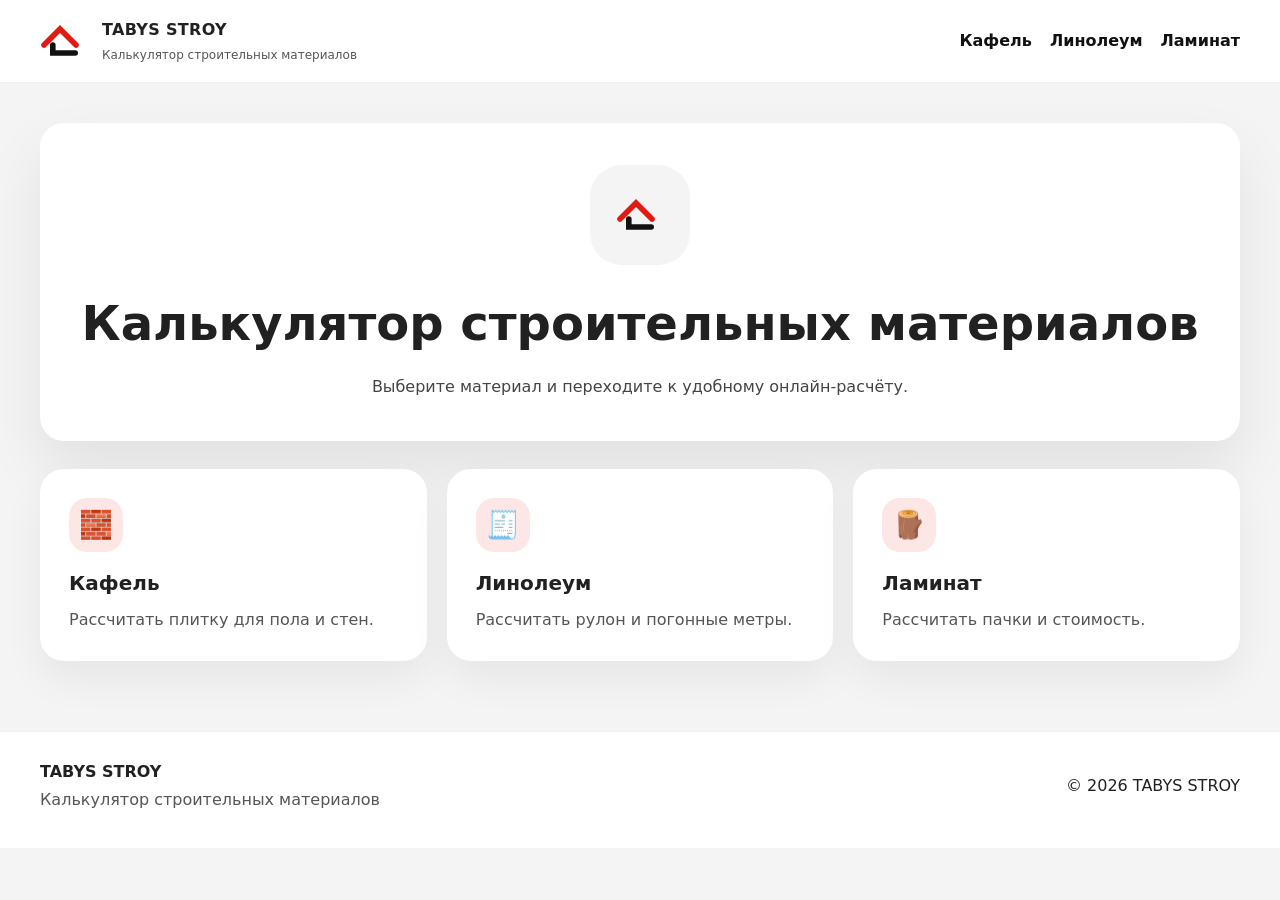
==== index.html @ 5cae142d "1" ====
﻿<!DOCTYPE html>
<html lang="ru">
<head>
  <meta charset="UTF-8" />
  <meta name="viewport" content="width=device-width, initial-scale=1.0" />
  <title>TABYS STROY — Калькулятор строительных материалов</title>
  <link rel="stylesheet" href="style.css" />
</head>
<body>
  <header class="site-header">
    <div class="header-inner container">
      <a href="index.html" class="logo-link" aria-label="TABYS STROY">
        <div class="logo-brand">
          <svg viewBox="0 0 120 80" class="logo-icon" aria-hidden="true">
            <path d="M10 50 L50 10 L90 50" fill="none" stroke="#E21B12" stroke-width="14" stroke-linecap="round" />
            <path d="M32 50 L32 70 L88 70" fill="none" stroke="#111" stroke-width="14" stroke-linecap="round" />
          </svg>
          <div>
            <span class="logo-title">TABYS STROY</span>
            <span class="logo-subtitle">Калькулятор строительных материалов</span>
          </div>
        </div>
      </a>
      <nav class="site-nav" aria-label="Главная навигация">
        <a href="tile.html">Кафель</a>
        <a href="linoleum.html">Линолеум</a>
        <a href="laminate.html">Ламинат</a>
      </nav>
    </div>
  </header>

  <main class="hero container">
    <div class="hero-card">
      <div class="hero-logo">
        <svg viewBox="0 0 120 80" class="hero-icon" aria-hidden="true">
          <path d="M10 50 L50 10 L90 50" fill="none" stroke="#E21B12" stroke-width="14" stroke-linecap="round" />
          <path d="M32 50 L32 70 L88 70" fill="none" stroke="#111" stroke-width="14" stroke-linecap="round" />
        </svg>
      </div>
      <h1>Калькулятор строительных материалов</h1>
      <p>Выберите материал и переходите к удобному онлайн-расчёту.</p>
    </div>

    <div class="quick-actions">
      <a class="material-card" href="tile.html">
        <div class="card-icon">🧱</div>
        <h2>Кафель</h2>
        <p>Рассчитать плитку для пола и стен.</p>
      </a>
      <a class="material-card" href="linoleum.html">
        <div class="card-icon">🧾</div>
        <h2>Линолеум</h2>
        <p>Рассчитать рулон и погонные метры.</p>
      </a>
      <a class="material-card" href="laminate.html">
        <div class="card-icon">🪵</div>
        <h2>Ламинат</h2>
        <p>Рассчитать пачки и стоимость.</p>
      </a>
    </div>
  </main>

  <footer class="site-footer">
    <div class="container footer-inner">
      <div>
        <strong>TABYS STROY</strong>
        <p>Калькулятор строительных материалов</p>
      </div>
      <div>© 2026 TABYS STROY</div>
    </div>
  </footer>

  <script src="script.js"></script>
</body>
</html>
---- style.css ----
:root {
  --primary: #E21B12;
  --black: #111111;
  --white: #FFFFFF;
  --gray: #F4F4F4;
  --gray-2: #E5E5E5;
  --text: #212121;
  --shadow: rgba(17, 17, 17, 0.08);
}

* {
  box-sizing: border-box;
}

html {
  scroll-behavior: smooth;
}

body {
  margin: 0;
  font-family: Inter, system-ui, -apple-system, BlinkMacSystemFont, "Segoe UI", sans-serif;
  background: var(--gray);
  color: var(--text);
  line-height: 1.5;
}

img {
  max-width: 100%;
  display: block;
}

button,
input {
  font: inherit;
}

button {
  cursor: pointer;
}

.container {
  width: min(1200px, calc(100% - 32px));
  margin: 0 auto;
}

.site-header {
  position: sticky;
  top: 0;
  z-index: 50;
  backdrop-filter: blur(14px);
  background: rgba(255, 255, 255, 0.95);
  border-bottom: 1px solid rgba(17, 17, 17, 0.06);
}

.header-inner {
  display: flex;
  align-items: center;
  justify-content: space-between;
  gap: 24px;
  padding: 18px 0;
}

.logo-link {
  display: inline-flex;
  gap: 14px;
  align-items: center;
  text-decoration: none;
  color: inherit;
}

.logo-brand {
  display: inline-flex;
  align-items: center;
  gap: 14px;
}

.logo-icon,
.hero-icon {
  width: 48px;
  height: 32px;
}

.logo-title {
  font-weight: 700;
  font-size: 16px;
  letter-spacing: 0.02em;
}

.logo-subtitle {
  display: block;
  color: #555;
  font-size: 12px;
  margin-top: 4px;
}

.site-nav {
  display: flex;
  gap: 18px;
  flex-wrap: wrap;
}

.site-nav a {
  color: var(--black);
  font-weight: 600;
  text-decoration: none;
  padding: 10px 0;
}

.hero {
  padding: 40px 0 24px;
}

.hero-card {
  background: var(--white);
  border-radius: 24px;
  padding: 42px 40px;
  box-shadow: 0 28px 60px rgba(17, 17, 17, 0.08);
  margin-bottom: 28px;
  text-align: center;
}

.hero-logo {
  display: inline-flex;
  width: 100px;
  height: 100px;
  align-items: center;
  justify-content: center;
  margin: 0 auto 22px;
  background: var(--gray);
  border-radius: 32px;
}

.hero-card h1 {
  margin: 0 0 16px;
  font-size: clamp(2rem, 4vw, 3rem);
}

.hero-card p {
  margin: 0;
  max-width: 760px;
  margin-left: auto;
  margin-right: auto;
  color: #444;
  font-size: 1rem;
}

.quick-actions {
  display: grid;
  grid-template-columns: repeat(3, minmax(0, 1fr));
  gap: 20px;
  margin-bottom: 46px;
}

.material-card {
  border-radius: 24px;
  padding: 28px;
  background: var(--white);
  text-decoration: none;
  color: inherit;
  box-shadow: 0 18px 40px rgba(17, 17, 17, 0.06);
  transition: transform 0.25s ease, border-color 0.25s ease, box-shadow 0.25s ease;
  border: 1px solid transparent;
}

.material-card:hover,
.material-card:focus-visible {
  transform: translateY(-4px);
  border-color: rgba(226, 27, 18, 0.2);
  box-shadow: 0 24px 60px rgba(17, 17, 17, 0.12);
}

.card-icon {
  width: 54px;
  height: 54px;
  border-radius: 18px;
  display: grid;
  place-items: center;
  background: rgba(226, 27, 18, 0.1);
  margin-bottom: 16px;
  font-size: 1.7rem;
}

.material-card h2 {
  margin: 0 0 10px;
  font-size: 1.25rem;
}

.material-card p {
  margin: 0;
  color: #555;
}

.section-header {
  margin-bottom: 24px;
}

.section-tag {
  display: inline-flex;
  background: rgba(226, 27, 18, 0.1);
  color: var(--primary);
  padding: 8px 14px;
  border-radius: 999px;
  font-size: 0.9rem;
  font-weight: 700;
  text-transform: uppercase;
  letter-spacing: 0.05em;
}

.section-header h2 {
  margin: 16px 0 10px;
  font-size: clamp(1.6rem, 3vw, 2rem);
}

.section-header p {
  margin: 0;
  color: #555;
}

.calculator-grid {
  display: grid;
  grid-template-columns: 1.2fr 0.8fr;
  gap: 24px;
}

.calculator-card,
.result-card {
  background: var(--white);
  border-radius: 28px;
  padding: 28px;
  box-shadow: 0 22px 42px rgba(17, 17, 17, 0.08);
}

.option-group {
  margin-bottom: 24px;
}

.option-title {
  display: block;
  margin-bottom: 12px;
  font-weight: 700;
}

.button-group {
  display: flex;
  flex-wrap: wrap;
  gap: 12px;
}

.size-button {
  background: var(--gray);
  border: 1px solid transparent;
  border-radius: 14px;
  padding: 14px 18px;
  min-width: 108px;
  font-weight: 700;
  transition: all 0.2s ease;
}

.size-button:hover,
.size-button:focus-visible {
  background: #fff;
  border-color: rgba(226, 27, 18, 0.25);
}

.size-button.active {
  background: var(--primary);
  color: #fff;
}

.tile-info {
  margin-top: 16px;
  color: #444;
  font-weight: 600;
}

.calculator-form {
  display: grid;
  gap: 16px;
}

.field-row {
  display: grid;
  gap: 10px;
}

.field-row label {
  font-weight: 600;
}

.field-row input {
  width: 100%;
  border: 1px solid #D8D8D8;
  border-radius: 16px;
  padding: 14px 16px;
  background: #FAFAFA;
  transition: border-color 0.2s ease, box-shadow 0.2s ease;
}

.field-row input:focus {
  outline: none;
  border-color: var(--primary);
  box-shadow: 0 0 0 4px rgba(226, 27, 18, 0.08);
}

.buffer-row .buffer-controls {
  display: grid;
  grid-template-columns: minmax(0, 1fr) 120px;
  gap: 12px;
  align-items: center;
}

.switch-field {
  display: flex;
  align-items: center;
  gap: 10px;
  font-size: 0.95rem;
  color: #444;
}

.switch-field input {
  width: auto;
  accent-color: var(--primary);
}

.button-row {
  display: flex;
  flex-wrap: wrap;
  gap: 14px;
  margin-top: 4px;
}

.button {
  border: none;
  border-radius: 16px;
  padding: 16px 22px;
  font-weight: 700;
  min-width: 160px;
  transition: transform 0.2s ease, box-shadow 0.2s ease, background-color 0.2s ease;
}

.button-primary {
  background: var(--primary);
  color: #fff;
}

.button-primary:hover,
.button-primary:focus-visible {
  transform: translateY(-1px);
  box-shadow: 0 16px 30px rgba(226, 27, 18, 0.18);
}

.button-secondary {
  background: transparent;
  border: 1px solid #D8D8D8;
  color: var(--black);
}

.button-secondary:hover,
.button-secondary:focus-visible {
  border-color: var(--primary);
  color: var(--primary);
}

.result-card {
  display: flex;
  flex-direction: column;
  gap: 20px;
}

.result-header {
  display: flex;
  justify-content: space-between;
  gap: 18px;
  align-items: center;
}

.result-header h3 {
  margin: 0;
  font-size: 1.3rem;
}

.button-copy {
  background: #fff;
  border: 1px solid #D8D8D8;
  color: var(--black);
}

.button-copy:hover,
.button-copy:focus-visible {
  border-color: var(--primary);
  color: var(--primary);
}

.result-content {
  display: grid;
  gap: 14px;
}

.hidden {
  display: none !important;
}

.result-row {
  display: flex;
  justify-content: space-between;
  gap: 16px;
  padding: 14px 16px;
  background: var(--gray);
  border-radius: 16px;
}

.result-row span {
  color: #555;
}

.result-row strong {
  font-weight: 700;
}

.price-value {
  color: var(--primary);
  font-size: 1.15rem;
}

.copy-feedback {
  margin: 0;
  color: var(--primary);
  font-weight: 600;
  opacity: 0;
  transition: opacity 0.25s ease;
}

.copy-feedback.visible {
  opacity: 1;
}

.error-message {
  margin: 0;
  color: #B00020;
  min-height: 1.4rem;
}

.site-footer {
  padding: 28px 0 36px;
  background: var(--white);
  border-top: 1px solid rgba(17, 17, 17, 0.06);
}

.footer-inner {
  display: flex;
  justify-content: space-between;
  align-items: center;
  gap: 12px;
  flex-wrap: wrap;
}

.footer-inner p {
  margin: 4px 0 0;
  color: #555;
}

.board-size-row {
  display: grid;
  grid-template-columns: 1fr auto 1fr auto;
  gap: 12px;
  align-items: center;
}

.board-size-row input {
  min-width: 0;
}

@media (max-width: 980px) {
  .calculator-grid {
    grid-template-columns: 1fr;
  }
}

@media (max-width: 720px) {
  .header-inner {
    flex-direction: column;
    align-items: flex-start;
  }

  .site-nav {
    width: 100%;
    justify-content: space-between;
  }

  .quick-actions {
    grid-template-columns: 1fr;
  }

  .hero-card {
    padding: 28px 22px;
  }

  .calculator-card,
  .result-card {
    padding: 22px;
  }

  .button-row {
    flex-direction: column;
  }

  .button {
    width: 100%;
  }
}

@media (max-width: 520px) {
  .container {
    width: calc(100% - 20px);
  }

  .material-card {
    border-radius: 20px;
    padding: 22px;
  }

  .logo-subtitle,
  .section-header p,
  .tile-info,
  .switch-field {
    font-size: 0.95rem;
  }
}
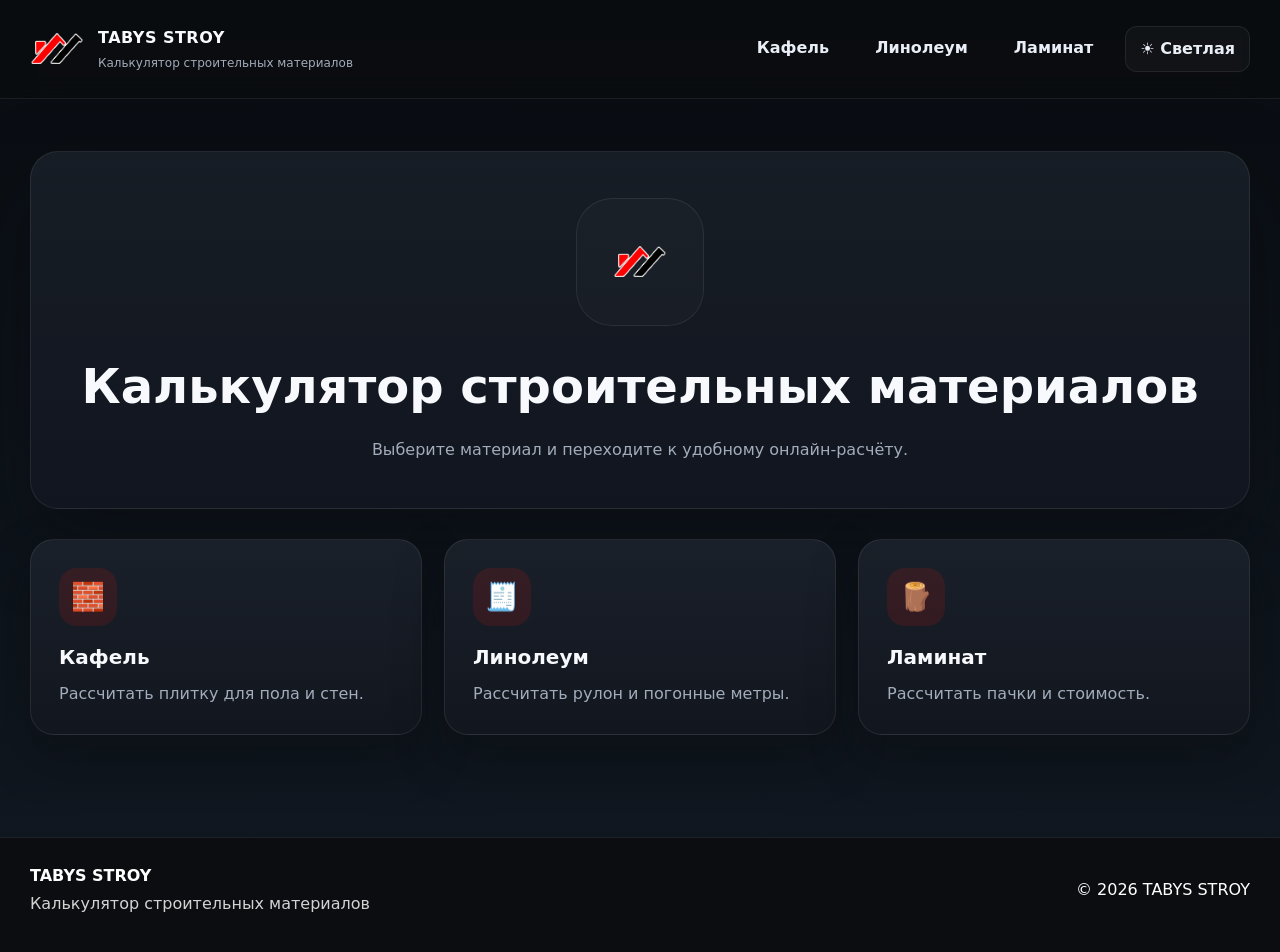
==== commit 99da20bc: "3" ====
--- a/index.html
+++ b/index.html
@@ -11,10 +11,7 @@
     <div class="header-inner container">
       <a href="index.html" class="logo-link" aria-label="TABYS STROY">
         <div class="logo-brand">
-          <svg viewBox="0 0 120 80" class="logo-icon" aria-hidden="true">
-            <path d="M10 50 L50 10 L90 50" fill="none" stroke="#E21B12" stroke-width="14" stroke-linecap="round" />
-            <path d="M32 50 L32 70 L88 70" fill="none" stroke="#111" stroke-width="14" stroke-linecap="round" />
-          </svg>
+          <img src="logo.png" alt="TABYS STROY" class="logo-icon" />
           <div>
             <span class="logo-title">TABYS STROY</span>
             <span class="logo-subtitle">Калькулятор строительных материалов</span>
@@ -25,6 +22,7 @@
         <a href="tile.html">Кафель</a>
         <a href="linoleum.html">Линолеум</a>
         <a href="laminate.html">Ламинат</a>
+        <button class="theme-toggle" id="themeToggle" type="button" aria-label="Переключить тему">🌙 Темная</button>
       </nav>
     </div>
   </header>
@@ -32,10 +30,7 @@
   <main class="hero container">
     <div class="hero-card">
       <div class="hero-logo">
-        <svg viewBox="0 0 120 80" class="hero-icon" aria-hidden="true">
-          <path d="M10 50 L50 10 L90 50" fill="none" stroke="#E21B12" stroke-width="14" stroke-linecap="round" />
-          <path d="M32 50 L32 70 L88 70" fill="none" stroke="#111" stroke-width="14" stroke-linecap="round" />
-        </svg>
+        <img src="logo.png" alt="TABYS STROY" class="hero-icon" />
       </div>
       <h1>Калькулятор строительных материалов</h1>
       <p>Выберите материал и переходите к удобному онлайн-расчёту.</p>
--- a/style.css
+++ b/style.css
@@ -1,11 +1,51 @@
 :root {
   --primary: #E21B12;
+  --primary-soft: rgba(226, 27, 18, 0.14);
+  --black: #0B0D10;
+  --black-soft: #121821;
+  --panel: #171D26;
+  --panel-strong: #1F2733;
+  --panel-alt: #252D3A;
+  --white: #F7F9FC;
+  --text: #E9EEF7;
+  --muted: #A2ACBA;
+  --line: rgba(255, 255, 255, 0.08);
+  --shadow: rgba(7, 10, 14, 0.38);
+  --heading-color: #F7F9FC;
+  --input-bg: rgba(255, 255, 255, 0.03);
+  --input-border: rgba(255, 255, 255, 0.08);
+  --input-placeholder: rgba(233, 238, 247, 0.5);
+  --page-bg: linear-gradient(180deg, #090d12 0%, #111821 100%);
+  --header-bg: rgba(11, 13, 16, 0.9);
+  --panel-bg: linear-gradient(180deg, rgba(24, 30, 39, 0.96), rgba(17, 22, 31, 0.96));
+  --card-bg: linear-gradient(180deg, rgba(27, 33, 42, 0.96), rgba(18, 23, 31, 0.96));
+  --surface: rgba(255, 255, 255, 0.03);
+  --surface-strong: rgba(255, 255, 255, 0.05);
+}
+
+:root[data-theme="light"] {
+  --primary: #E21B12;
+  --primary-soft: rgba(226, 27, 18, 0.12);
   --black: #111111;
-  --white: #FFFFFF;
-  --gray: #F4F4F4;
-  --gray-2: #E5E5E5;
-  --text: #212121;
+  --black-soft: #181B20;
+  --panel: #FFFFFF;
+  --panel-strong: #F6F7F9;
+  --panel-alt: #F1F3F5;
+  --white: #1C1F26;
+  --text: #1B1D20;
+  --muted: #555D67;
+  --line: rgba(17, 17, 17, 0.12);
   --shadow: rgba(17, 17, 17, 0.08);
+  --heading-color: #1B1D20;
+  --input-bg: #f3f4f6;
+  --input-border: rgba(17, 17, 17, 0.18);
+  --input-placeholder: rgba(27, 29, 32, 0.48);
+  --page-bg: linear-gradient(180deg, #f3f5f7 0%, #eef1f4 100%);
+  --header-bg: rgba(255, 255, 255, 0.9);
+  --panel-bg: linear-gradient(180deg, #f7f8f9 0%, #eef1f4 100%);
+  --card-bg: linear-gradient(180deg, #f7f8f9 0%, #eef1f4 100%);
+  --surface: rgba(17, 17, 17, 0.04);
+  --surface-strong: rgba(17, 17, 17, 0.06);
 }
 
 * {
@@ -18,8 +58,11 @@
 
 body {
   margin: 0;
+  min-height: 100vh;
+  display: flex;
+  flex-direction: column;
   font-family: Inter, system-ui, -apple-system, BlinkMacSystemFont, "Segoe UI", sans-serif;
-  background: var(--gray);
+  background: var(--page-bg);
   color: var(--text);
   line-height: 1.5;
 }
@@ -38,8 +81,12 @@
   cursor: pointer;
 }
 
+main {
+  flex: 1;
+}
+
 .container {
-  width: min(1200px, calc(100% - 32px));
+  width: min(1220px, calc(100% - 32px));
   margin: 0 auto;
 }
 
@@ -48,8 +95,8 @@
   top: 0;
   z-index: 50;
   backdrop-filter: blur(14px);
-  background: rgba(255, 255, 255, 0.95);
-  border-bottom: 1px solid rgba(17, 17, 17, 0.06);
+  background: var(--header-bg);
+  border-bottom: 1px solid var(--line);
 }
 
 .header-inner {
@@ -57,7 +104,7 @@
   align-items: center;
   justify-content: space-between;
   gap: 24px;
-  padding: 18px 0;
+  padding: 22px 0;
 }
 
 .logo-link {
@@ -76,19 +123,22 @@
 
 .logo-icon,
 .hero-icon {
-  width: 48px;
-  height: 32px;
+  width: 54px;
+  height: 54px;
+  flex-shrink: 0;
+  display: block;
 }
 
 .logo-title {
-  font-weight: 700;
+  font-weight: 800;
   font-size: 16px;
-  letter-spacing: 0.02em;
+  letter-spacing: 0.03em;
+  color: var(--heading-color);
 }
 
 .logo-subtitle {
   display: block;
-  color: #555;
+  color: var(--muted);
   font-size: 12px;
   margin-top: 4px;
 }
@@ -100,39 +150,66 @@
 }
 
 .site-nav a {
-  color: var(--black);
-  font-weight: 600;
+  color: var(--text);
+  font-weight: 700;
   text-decoration: none;
-  padding: 10px 0;
+  padding: 10px 14px;
+  border-radius: 12px;
+  transition: background 0.2s ease, color 0.2s ease;
+}
+
+.site-nav a:hover,
+.site-nav a:focus-visible {
+  background: var(--surface);
+  color: var(--heading-color);
+}
+
+.theme-toggle {
+  border: 1px solid var(--line);
+  background: var(--surface);
+  color: var(--text);
+  border-radius: 12px;
+  padding: 10px 14px;
+  font-weight: 700;
+  transition: all 0.2s ease;
+}
+
+.theme-toggle:hover,
+.theme-toggle:focus-visible {
+  border-color: rgba(226, 27, 18, 0.35);
+  background: var(--surface-strong);
 }
 
 .hero {
-  padding: 40px 0 24px;
+  padding: 52px 0 32px;
 }
 
 .hero-card {
-  background: var(--white);
-  border-radius: 24px;
-  padding: 42px 40px;
-  box-shadow: 0 28px 60px rgba(17, 17, 17, 0.08);
-  margin-bottom: 28px;
+  background: var(--panel-bg);
+  border: 1px solid var(--line);
+  border-radius: 28px;
+  padding: 46px 40px;
+  box-shadow: 0 30px 80px var(--shadow);
+  margin-bottom: 30px;
   text-align: center;
 }
 
 .hero-logo {
   display: inline-flex;
-  width: 100px;
-  height: 100px;
+  width: 128px;
+  height: 128px;
   align-items: center;
   justify-content: center;
-  margin: 0 auto 22px;
-  background: var(--gray);
-  border-radius: 32px;
+  margin: 0 auto 24px;
+  background: rgba(255, 255, 255, 0.02);
+  border: 1px solid var(--line);
+  border-radius: 36px;
 }
 
 .hero-card h1 {
   margin: 0 0 16px;
   font-size: clamp(2rem, 4vw, 3rem);
+  color: var(--heading-color);
 }
 
 .hero-card p {
@@ -140,42 +217,42 @@
   max-width: 760px;
   margin-left: auto;
   margin-right: auto;
-  color: #444;
+  color: var(--muted);
   font-size: 1rem;
 }
 
 .quick-actions {
   display: grid;
   grid-template-columns: repeat(3, minmax(0, 1fr));
-  gap: 20px;
+  gap: 22px;
   margin-bottom: 46px;
 }
 
 .material-card {
   border-radius: 24px;
   padding: 28px;
-  background: var(--white);
+  background: var(--card-bg);
   text-decoration: none;
-  color: inherit;
-  box-shadow: 0 18px 40px rgba(17, 17, 17, 0.06);
+  color: var(--text);
+  box-shadow: 0 22px 48px var(--shadow);
   transition: transform 0.25s ease, border-color 0.25s ease, box-shadow 0.25s ease;
-  border: 1px solid transparent;
+  border: 1px solid var(--line);
 }
 
 .material-card:hover,
 .material-card:focus-visible {
-  transform: translateY(-4px);
-  border-color: rgba(226, 27, 18, 0.2);
-  box-shadow: 0 24px 60px rgba(17, 17, 17, 0.12);
+  transform: translateY(-5px);
+  border-color: rgba(226, 27, 18, 0.38);
+  box-shadow: 0 28px 70px rgba(0, 0, 0, 0.22);
 }
 
 .card-icon {
-  width: 54px;
-  height: 54px;
+  width: 58px;
+  height: 58px;
   border-radius: 18px;
   display: grid;
   place-items: center;
-  background: rgba(226, 27, 18, 0.1);
+  background: var(--primary-soft);
   margin-bottom: 16px;
   font-size: 1.7rem;
 }
@@ -183,51 +260,56 @@
 .material-card h2 {
   margin: 0 0 10px;
   font-size: 1.25rem;
+  color: var(--heading-color);
 }
 
 .material-card p {
   margin: 0;
-  color: #555;
+  color: var(--muted);
 }
 
 .section-header {
-  margin-bottom: 24px;
+  margin: 36px 0 26px;
 }
 
 .section-tag {
   display: inline-flex;
-  background: rgba(226, 27, 18, 0.1);
-  color: var(--primary);
+  background: rgba(226, 27, 18, 0.14);
+  color: #ff5a4d;
   padding: 8px 14px;
   border-radius: 999px;
-  font-size: 0.9rem;
-  font-weight: 700;
+  font-size: 0.8rem;
+  font-weight: 800;
   text-transform: uppercase;
-  letter-spacing: 0.05em;
+  letter-spacing: 0.08em;
+  border: 1px solid rgba(226, 27, 18, 0.2);
 }
 
 .section-header h2 {
-  margin: 16px 0 10px;
-  font-size: clamp(1.6rem, 3vw, 2rem);
+  margin: 18px 0 12px;
+  font-size: clamp(1.8rem, 3vw, 2.5rem);
+  color: var(--heading-color);
 }
 
 .section-header p {
   margin: 0;
-  color: #555;
+  color: var(--muted);
 }
 
 .calculator-grid {
   display: grid;
   grid-template-columns: 1.2fr 0.8fr;
   gap: 24px;
+  align-items: start;
 }
 
 .calculator-card,
 .result-card {
-  background: var(--white);
+  background: var(--panel-bg);
+  border: 1px solid var(--line);
   border-radius: 28px;
   padding: 28px;
-  box-shadow: 0 22px 42px rgba(17, 17, 17, 0.08);
+  box-shadow: 0 20px 48px var(--shadow);
 }
 
 .option-group {
@@ -238,6 +320,7 @@
   display: block;
   margin-bottom: 12px;
   font-weight: 700;
+  color: var(--heading-color);
 }
 
 .button-group {
@@ -247,29 +330,31 @@
 }
 
 .size-button {
-  background: var(--gray);
-  border: 1px solid transparent;
+  background: rgba(255, 255, 255, 0.03);
+  border: 1px solid var(--line);
   border-radius: 14px;
   padding: 14px 18px;
   min-width: 108px;
   font-weight: 700;
+  color: var(--text);
   transition: all 0.2s ease;
 }
 
 .size-button:hover,
 .size-button:focus-visible {
-  background: #fff;
-  border-color: rgba(226, 27, 18, 0.25);
+  background: rgba(255, 255, 255, 0.05);
+  border-color: rgba(226, 27, 18, 0.35);
 }
 
 .size-button.active {
   background: var(--primary);
   color: #fff;
+  border-color: transparent;
 }
 
 .tile-info {
   margin-top: 16px;
-  color: #444;
+  color: var(--muted);
   font-weight: 600;
 }
 
@@ -289,17 +374,23 @@
 
 .field-row input {
   width: 100%;
-  border: 1px solid #D8D8D8;
+  border: 1px solid var(--input-border);
   border-radius: 16px;
   padding: 14px 16px;
-  background: #FAFAFA;
+  background: var(--input-bg);
+  color: var(--text);
+  box-shadow: inset 0 0 0 1px rgba(255, 255, 255, 0.25);
   transition: border-color 0.2s ease, box-shadow 0.2s ease;
+}
+
+.field-row input::placeholder {
+  color: var(--input-placeholder);
 }
 
 .field-row input:focus {
   outline: none;
   border-color: var(--primary);
-  box-shadow: 0 0 0 4px rgba(226, 27, 18, 0.08);
+  box-shadow: 0 0 0 4px rgba(226, 27, 18, 0.14);
 }
 
 .buffer-row .buffer-controls {
@@ -339,26 +430,27 @@
 }
 
 .button-primary {
-  background: var(--primary);
+  background: linear-gradient(180deg, #f0352d 0%, #cf1f1b 100%);
   color: #fff;
+  box-shadow: 0 18px 28px rgba(226, 27, 18, 0.28);
 }
 
 .button-primary:hover,
 .button-primary:focus-visible {
   transform: translateY(-1px);
-  box-shadow: 0 16px 30px rgba(226, 27, 18, 0.18);
+  box-shadow: 0 18px 32px rgba(226, 27, 18, 0.32);
 }
 
 .button-secondary {
-  background: transparent;
-  border: 1px solid #D8D8D8;
-  color: var(--black);
+  background: rgba(255, 255, 255, 0.02);
+  border: 1px solid rgba(255, 255, 255, 0.1);
+  color: var(--text);
 }
 
 .button-secondary:hover,
 .button-secondary:focus-visible {
   border-color: var(--primary);
-  color: var(--primary);
+  color: var(--heading-color);
 }
 
 .result-card {
@@ -377,18 +469,19 @@
 .result-header h3 {
   margin: 0;
   font-size: 1.3rem;
+  color: var(--heading-color);
 }
 
 .button-copy {
-  background: #fff;
-  border: 1px solid #D8D8D8;
-  color: var(--black);
+  background: rgba(255, 255, 255, 0.02);
+  border: 1px solid rgba(255, 255, 255, 0.1);
+  color: var(--text);
 }
 
 .button-copy:hover,
 .button-copy:focus-visible {
   border-color: var(--primary);
-  color: var(--primary);
+  color: var(--heading-color);
 }
 
 .result-content {
@@ -405,16 +498,19 @@
   justify-content: space-between;
   gap: 16px;
   padding: 14px 16px;
-  background: var(--gray);
+  background: var(--surface);
+  border: 1px solid var(--line);
   border-radius: 16px;
+  color: var(--text);
 }
 
 .result-row span {
-  color: #555;
+  color: var(--muted);
 }
 
 .result-row strong {
   font-weight: 700;
+  color: var(--heading-color);
 }
 
 .price-value {
@@ -441,9 +537,11 @@
 }
 
 .site-footer {
-  padding: 28px 0 36px;
-  background: var(--white);
-  border-top: 1px solid rgba(17, 17, 17, 0.06);
+  padding: 26px 0 36px;
+  margin-top: 24px;
+  background: #0b0d10;
+  border-top: 1px solid rgba(255, 255, 255, 0.08);
+  color: #ffffff;
 }
 
 .footer-inner {
@@ -452,11 +550,18 @@
   align-items: center;
   gap: 12px;
   flex-wrap: wrap;
+  color: #ffffff;
+}
+
+.footer-inner p,
+.footer-inner strong,
+.footer-inner div {
+  color: #ffffff;
 }
 
 .footer-inner p {
   margin: 4px 0 0;
-  color: #555;
+  color: rgba(255, 255, 255, 0.82);
 }
 
 .board-size-row {
@@ -480,24 +585,40 @@
   .header-inner {
     flex-direction: column;
     align-items: flex-start;
+    gap: 12px;
   }
 
   .site-nav {
     width: 100%;
     justify-content: space-between;
+    gap: 12px;
+  }
+
+  .site-nav a {
+    flex: 1;
+    text-align: center;
+    padding: 10px 8px;
+    border-radius: 12px;
+    background: rgba(255, 255, 255, 0.02);
   }
 
   .quick-actions {
     grid-template-columns: 1fr;
+    gap: 18px;
+  }
+
+  .hero {
+    padding-top: 28px;
   }
 
   .hero-card {
-    padding: 28px 22px;
+    padding: 26px 18px;
+    margin-bottom: 20px;
   }
 
   .calculator-card,
   .result-card {
-    padding: 22px;
+    padding: 22px 18px;
   }
 
   .button-row {
@@ -511,18 +632,47 @@
 
 @media (max-width: 520px) {
   .container {
-    width: calc(100% - 20px);
+    width: calc(100% - 16px);
+  }
+
+  .header-inner {
+    padding: 12px 0;
+  }
+
+  .logo-brand {
+    gap: 10px;
+  }
+
+  .logo-title {
+    font-size: 14px;
+  }
+
+  .logo-subtitle {
+    display: none;
   }
 
   .material-card {
     border-radius: 20px;
-    padding: 22px;
-  }
-
-  .logo-subtitle,
-  .section-header p,
-  .tile-info,
-  .switch-field {
-    font-size: 0.95rem;
-  }
-}
+    padding: 22px 18px;
+  }
+
+  .hero-card h1 {
+    font-size: clamp(1.7rem, 8vw, 2.5rem);
+  }
+
+  .section-header h2 {
+    margin-top: 14px;
+  }
+
+  .field-row input,
+  .button,
+  .size-button {
+    min-height: 48px;
+  }
+
+  .result-row {
+    gap: 10px;
+    padding: 12px 14px;
+    font-size: 0.96rem;
+  }
+}
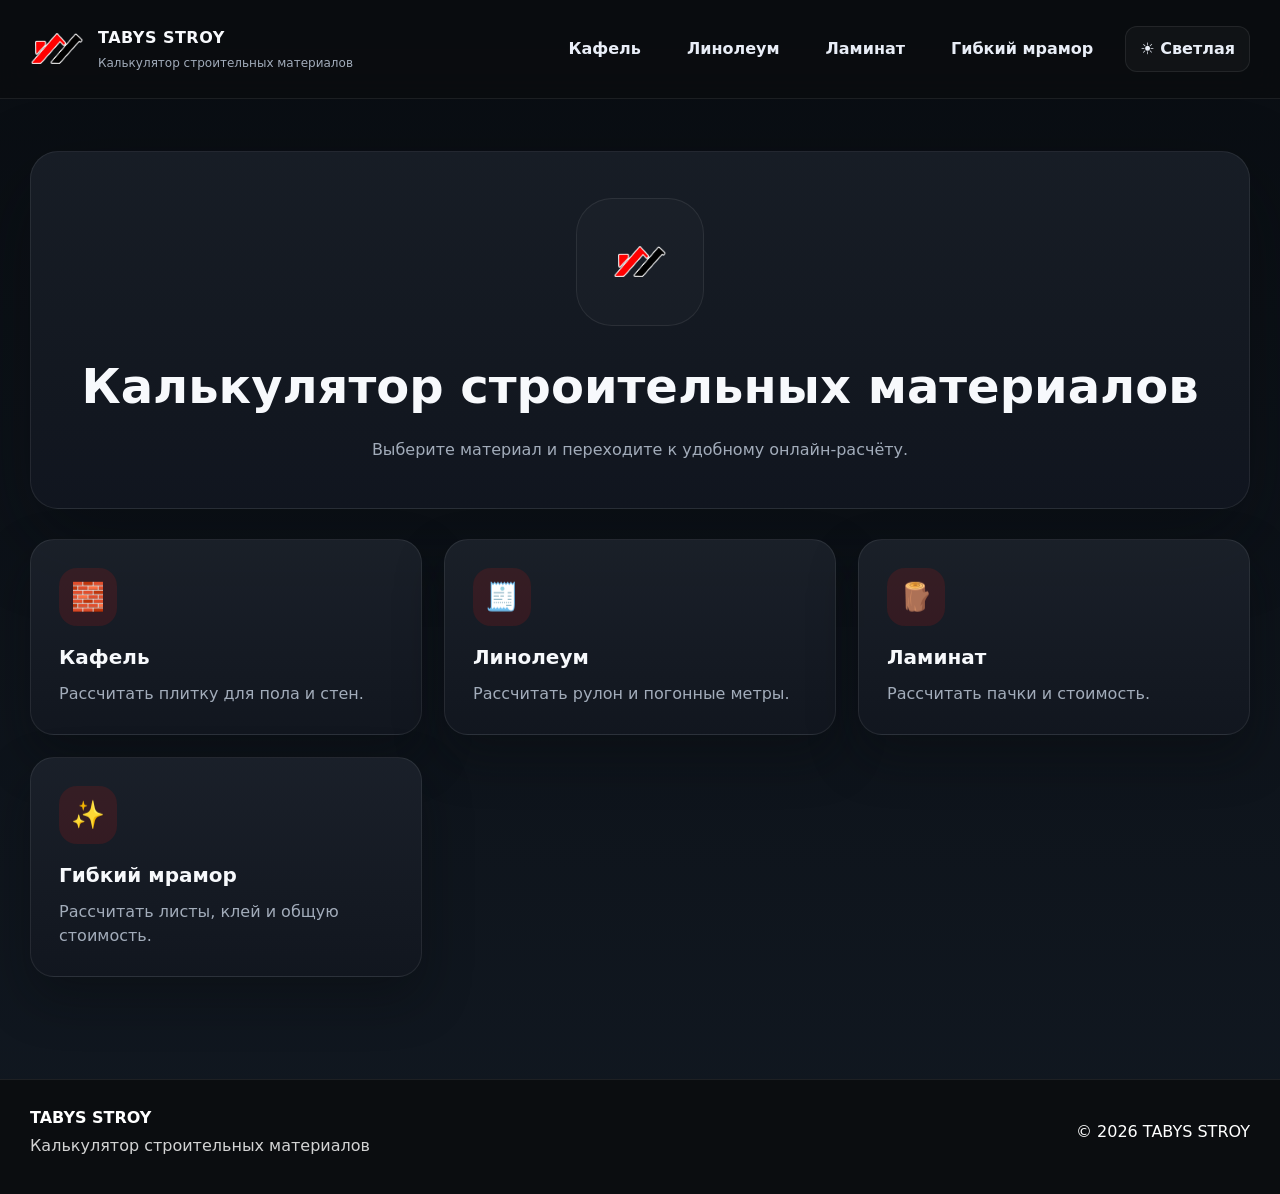
==== commit 9f439e33: "6" ====
--- a/index.html
+++ b/index.html
@@ -4,6 +4,8 @@
   <meta charset="UTF-8" />
   <meta name="viewport" content="width=device-width, initial-scale=1.0" />
   <title>TABYS STROY — Калькулятор строительных материалов</title>
+  <link rel="icon" href="logo.png" type="image/png" />
+  <meta name="theme-color" content="#ffffff" />
   <link rel="stylesheet" href="style.css" />
 </head>
 <body>
@@ -18,12 +20,20 @@
           </div>
         </div>
       </a>
-      <nav class="site-nav" aria-label="Главная навигация">
-        <a href="tile.html">Кафель</a>
-        <a href="linoleum.html">Линолеум</a>
-        <a href="laminate.html">Ламинат</a>
-        <button class="theme-toggle" id="themeToggle" type="button" aria-label="Переключить тему">🌙 Темная</button>
-      </nav>
+      <div class="header-actions">
+        <button class="menu-toggle" type="button" aria-expanded="false" aria-controls="siteNav" aria-label="Открыть меню">
+          <span></span>
+          <span></span>
+          <span></span>
+        </button>
+        <nav class="site-nav" id="siteNav" aria-label="Главная навигация">
+          <a href="tile.html">Кафель</a>
+          <a href="linoleum.html">Линолеум</a>
+          <a href="laminate.html">Ламинат</a>
+          <a href="marble.html">Гибкий мрамор</a>
+          <button class="theme-toggle" id="themeToggle" type="button" aria-label="Переключить тему">🌙 Темная</button>
+        </nav>
+      </div>
     </div>
   </header>
 
@@ -52,6 +62,11 @@
         <h2>Ламинат</h2>
         <p>Рассчитать пачки и стоимость.</p>
       </a>
+      <a class="material-card" href="marble.html">
+        <div class="card-icon">✨</div>
+        <h2>Гибкий мрамор</h2>
+        <p>Рассчитать листы, клей и общую стоимость.</p>
+      </a>
     </div>
   </main>
 
--- a/style.css
+++ b/style.css
@@ -48,6 +48,68 @@
   --surface-strong: rgba(17, 17, 17, 0.06);
 }
 
+body.page-marble {
+  --primary: #E21B12;
+  --primary-soft: rgba(226, 27, 18, 0.12);
+  --page-bg: linear-gradient(180deg, #0d1117 0%, #111821 100%);
+  --header-bg: rgba(11, 13, 16, 0.9);
+  --panel-bg: linear-gradient(180deg, rgba(24, 30, 39, 0.96), rgba(17, 22, 31, 0.96));
+  --card-bg: linear-gradient(180deg, rgba(27, 33, 42, 0.96), rgba(18, 23, 31, 0.96));
+  --surface: rgba(255, 255, 255, 0.03);
+  --surface-strong: rgba(255, 255, 255, 0.05);
+  --line: rgba(255, 255, 255, 0.08);
+  --heading-color: #F7F9FC;
+  --text: #E9EEF7;
+  --muted: #A2ACBA;
+  --input-bg: rgba(255, 255, 255, 0.03);
+  --input-border: rgba(255, 255, 255, 0.08);
+  --input-placeholder: rgba(233, 238, 247, 0.5);
+  --shadow: rgba(7, 10, 14, 0.38);
+}
+
+:root[data-theme="light"] body.page-marble {
+  --primary: #E21B12;
+  --primary-soft: rgba(226, 27, 18, 0.12);
+  --page-bg: linear-gradient(180deg, #f3f5f7 0%, #eef1f4 100%);
+  --header-bg: rgba(255, 255, 255, 0.9);
+  --panel-bg: linear-gradient(180deg, #f7f8f9 0%, #eef1f4 100%);
+  --card-bg: linear-gradient(180deg, #f7f8f9 0%, #eef1f4 100%);
+  --surface: rgba(17, 17, 17, 0.04);
+  --surface-strong: rgba(17, 17, 17, 0.06);
+  --line: rgba(17, 17, 17, 0.12);
+  --heading-color: #1B1D20;
+  --text: #1B1D20;
+  --muted: #555D67;
+  --input-bg: #f3f4f6;
+  --input-border: rgba(17, 17, 17, 0.18);
+  --input-placeholder: rgba(27, 29, 32, 0.48);
+  --shadow: rgba(17, 17, 17, 0.08);
+}
+
+body.page-marble .section-tag {
+  background: rgba(226, 27, 18, 0.14);
+  color: #ff5a4d;
+  border-color: rgba(226, 27, 18, 0.2);
+}
+
+body.page-marble .button-primary {
+  background: linear-gradient(180deg, #f0352d 0%, #cf1f1b 100%);
+  box-shadow: 0 18px 28px rgba(226, 27, 18, 0.28);
+}
+
+body.page-marble .button-primary:hover,
+body.page-marble .button-primary:focus-visible {
+  box-shadow: 0 18px 32px rgba(226, 27, 18, 0.32);
+}
+
+body.page-marble .size-button.active {
+  background: linear-gradient(180deg, #f0352d 0%, #cf1f1b 100%);
+}
+
+body.page-marble .result-card {
+  border-color: rgba(226, 27, 18, 0.2);
+}
+
 * {
   box-sizing: border-box;
 }
@@ -143,8 +205,16 @@
   margin-top: 4px;
 }
 
+.header-actions {
+  position: relative;
+  display: flex;
+  align-items: center;
+  gap: 12px;
+}
+
 .site-nav {
   display: flex;
+  align-items: center;
   gap: 18px;
   flex-wrap: wrap;
 }
@@ -172,6 +242,41 @@
   padding: 10px 14px;
   font-weight: 700;
   transition: all 0.2s ease;
+}
+
+.menu-toggle {
+  display: none;
+  width: 46px;
+  height: 46px;
+  border: 1px solid var(--line);
+  border-radius: 12px;
+  background: var(--surface);
+  align-items: center;
+  justify-content: center;
+  flex-direction: column;
+  gap: 5px;
+  padding: 0;
+}
+
+.menu-toggle span {
+  display: block;
+  width: 18px;
+  height: 2px;
+  border-radius: 999px;
+  background: var(--heading-color);
+  transition: transform 0.2s ease, opacity 0.2s ease;
+}
+
+.menu-toggle.is-open span:nth-child(1) {
+  transform: translateY(7px) rotate(45deg);
+}
+
+.menu-toggle.is-open span:nth-child(2) {
+  opacity: 0;
+}
+
+.menu-toggle.is-open span:nth-child(3) {
+  transform: translateY(-7px) rotate(-45deg);
 }
 
 .theme-toggle:hover,
@@ -583,22 +688,47 @@
 
 @media (max-width: 720px) {
   .header-inner {
+    flex-direction: row;
+    align-items: center;
+    gap: 12px;
+  }
+
+  .header-actions {
+    margin-left: auto;
+  }
+
+  .menu-toggle {
+    display: inline-flex;
+  }
+
+  .site-nav {
+    position: absolute;
+    right: 0;
+    top: calc(100% + 12px);
+    display: none;
     flex-direction: column;
-    align-items: flex-start;
-    gap: 12px;
-  }
-
-  .site-nav {
+    align-items: stretch;
+    width: min(290px, calc(100vw - 32px));
+    padding: 12px;
+    border-radius: 18px;
+    border: 1px solid var(--line);
+    background: var(--panel-bg);
+    box-shadow: 0 18px 50px var(--shadow);
+    z-index: 60;
+  }
+
+  .site-nav.is-open {
+    display: flex;
+  }
+
+  .site-nav a,
+  .site-nav .theme-toggle {
     width: 100%;
-    justify-content: space-between;
-    gap: 12px;
+    text-align: center;
+    justify-content: center;
   }
 
   .site-nav a {
-    flex: 1;
-    text-align: center;
-    padding: 10px 8px;
-    border-radius: 12px;
     background: rgba(255, 255, 255, 0.02);
   }
 
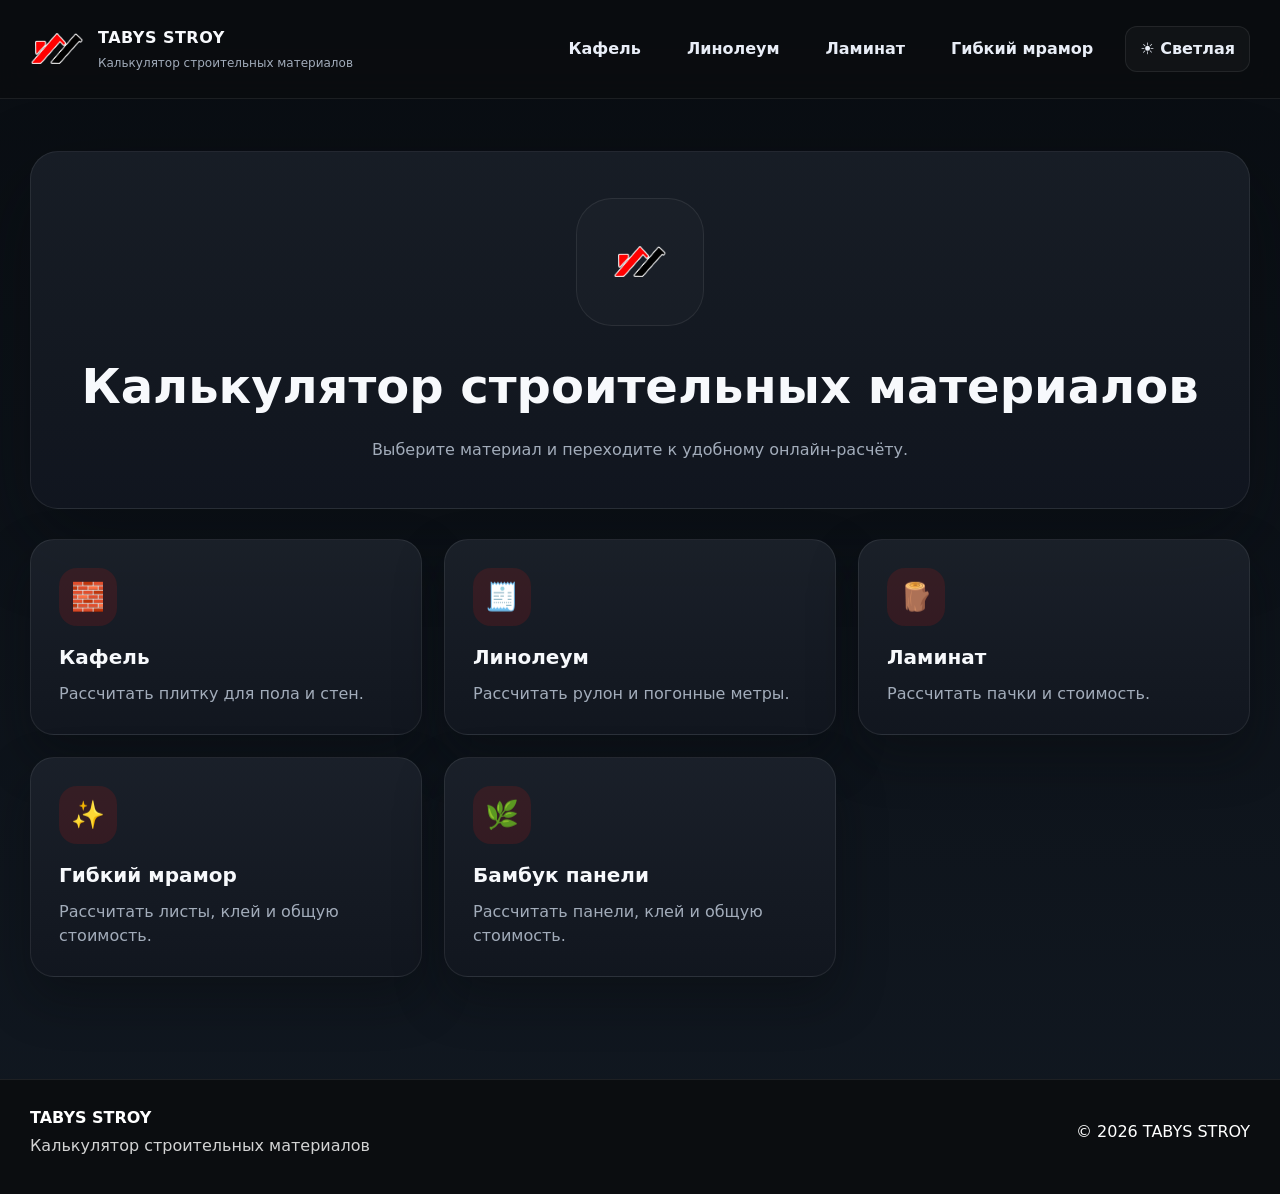
==== commit 61e66f2d: "7" ====
--- a/index.html
+++ b/index.html
@@ -67,6 +67,11 @@
         <h2>Гибкий мрамор</h2>
         <p>Рассчитать листы, клей и общую стоимость.</p>
       </a>
+      <a class="material-card" href="bamboo.html">
+        <div class="card-icon">🌿</div>
+        <h2>Бамбук панели</h2>
+        <p>Рассчитать панели, клей и общую стоимость.</p>
+      </a>
     </div>
   </main>
 
--- a/style.css
+++ b/style.css
@@ -242,6 +242,10 @@
   padding: 10px 14px;
   font-weight: 700;
   transition: all 0.2s ease;
+  appearance: none;
+  -webkit-appearance: none;
+  -webkit-tap-highlight-color: transparent;
+  touch-action: manipulation;
 }
 
 .menu-toggle {
@@ -256,6 +260,10 @@
   flex-direction: column;
   gap: 5px;
   padding: 0;
+  appearance: none;
+  -webkit-appearance: none;
+  -webkit-tap-highlight-color: transparent;
+  touch-action: manipulation;
 }
 
 .menu-toggle span {
@@ -691,6 +699,7 @@
     flex-direction: row;
     align-items: center;
     gap: 12px;
+    position: relative;
   }
 
   .header-actions {
@@ -705,7 +714,7 @@
     position: absolute;
     right: 0;
     top: calc(100% + 12px);
-    display: none;
+    display: flex;
     flex-direction: column;
     align-items: stretch;
     width: min(290px, calc(100vw - 32px));
@@ -715,17 +724,30 @@
     background: var(--panel-bg);
     box-shadow: 0 18px 50px var(--shadow);
     z-index: 60;
+    opacity: 0;
+    visibility: hidden;
+    pointer-events: none;
+    max-height: 0;
+    overflow: hidden;
+    transform: translateY(-8px);
+    transition: opacity 0.2s ease, transform 0.2s ease, visibility 0.2s ease, max-height 0.25s ease;
   }
 
   .site-nav.is-open {
-    display: flex;
+    opacity: 1;
+    visibility: visible;
+    pointer-events: auto;
+    max-height: 420px;
+    transform: translateY(0);
   }
 
   .site-nav a,
   .site-nav .theme-toggle {
+    display: flex;
     width: 100%;
+    align-items: center;
+    justify-content: center;
     text-align: center;
-    justify-content: center;
   }
 
   .site-nav a {
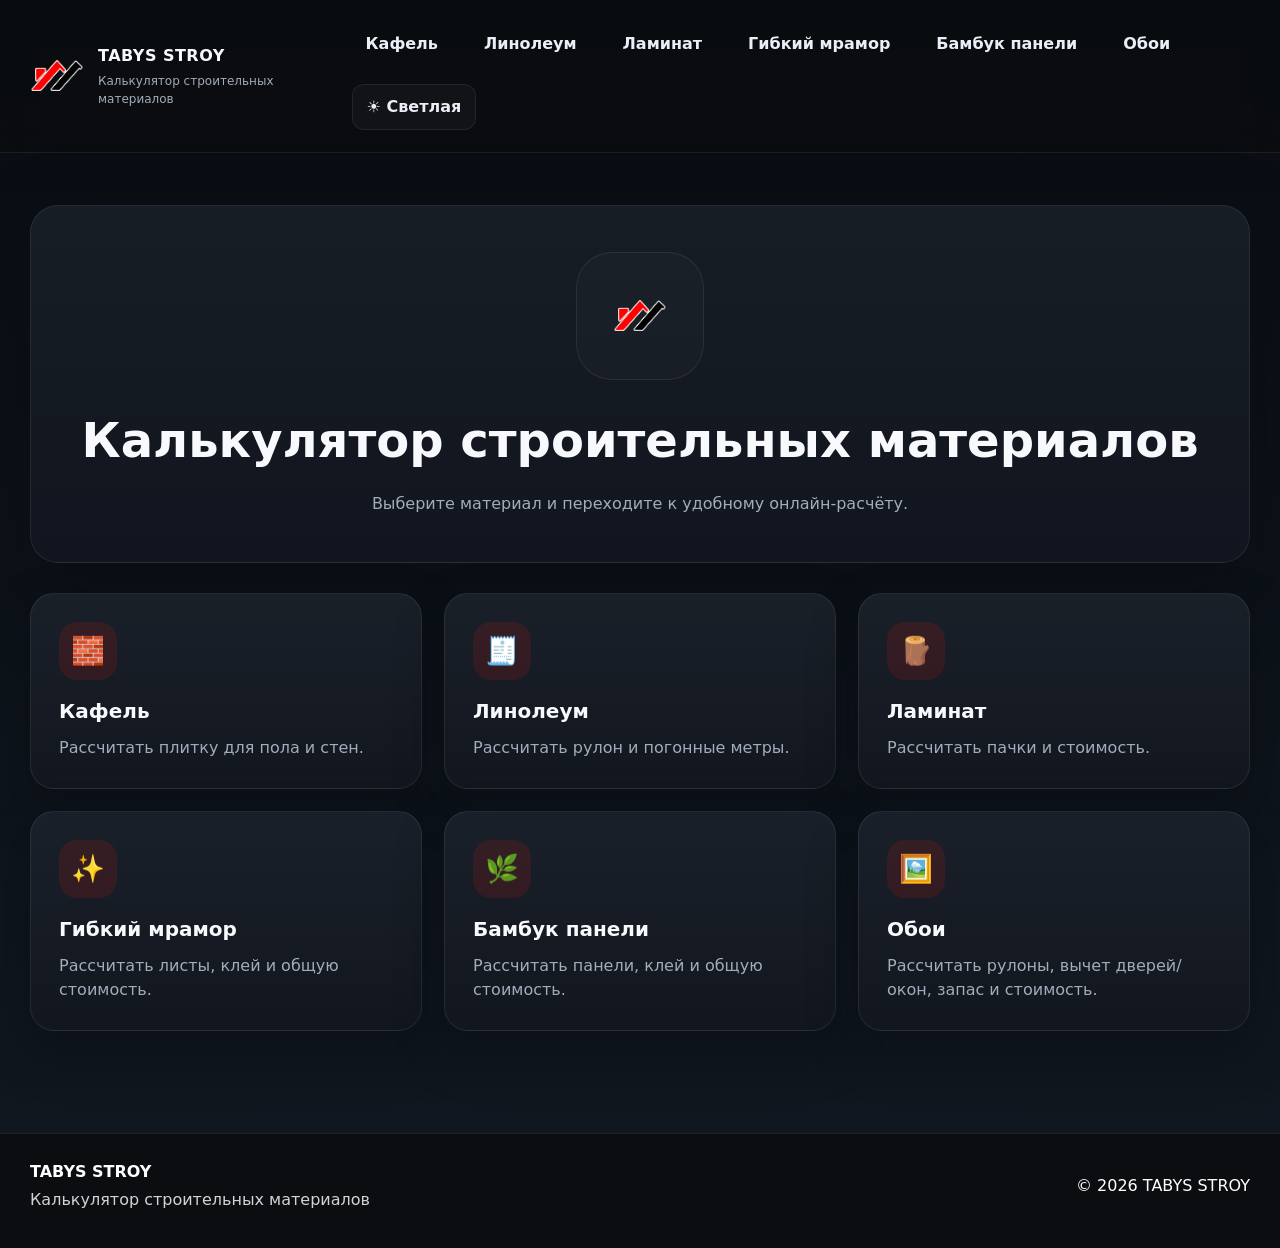
==== commit 2b34a688: "8" ====
--- a/index.html
+++ b/index.html
@@ -31,6 +31,8 @@
           <a href="linoleum.html">Линолеум</a>
           <a href="laminate.html">Ламинат</a>
           <a href="marble.html">Гибкий мрамор</a>
+          <a href="bamboo.html">Бамбук панели</a>
+          <a href="wallpaper.html">Обои</a>
           <button class="theme-toggle" id="themeToggle" type="button" aria-label="Переключить тему">🌙 Темная</button>
         </nav>
       </div>
@@ -72,6 +74,11 @@
         <h2>Бамбук панели</h2>
         <p>Рассчитать панели, клей и общую стоимость.</p>
       </a>
+      <a class="material-card" href="wallpaper.html">
+        <div class="card-icon">🖼️</div>
+        <h2>Обои</h2>
+        <p>Рассчитать рулоны, вычет дверей/окон, запас и стоимость.</p>
+      </a>
     </div>
   </main>
 
--- a/style.css
+++ b/style.css
@@ -737,7 +737,7 @@
     opacity: 1;
     visibility: visible;
     pointer-events: auto;
-    max-height: 420px;
+    max-height: 620px;
     transform: translateY(0);
   }
 
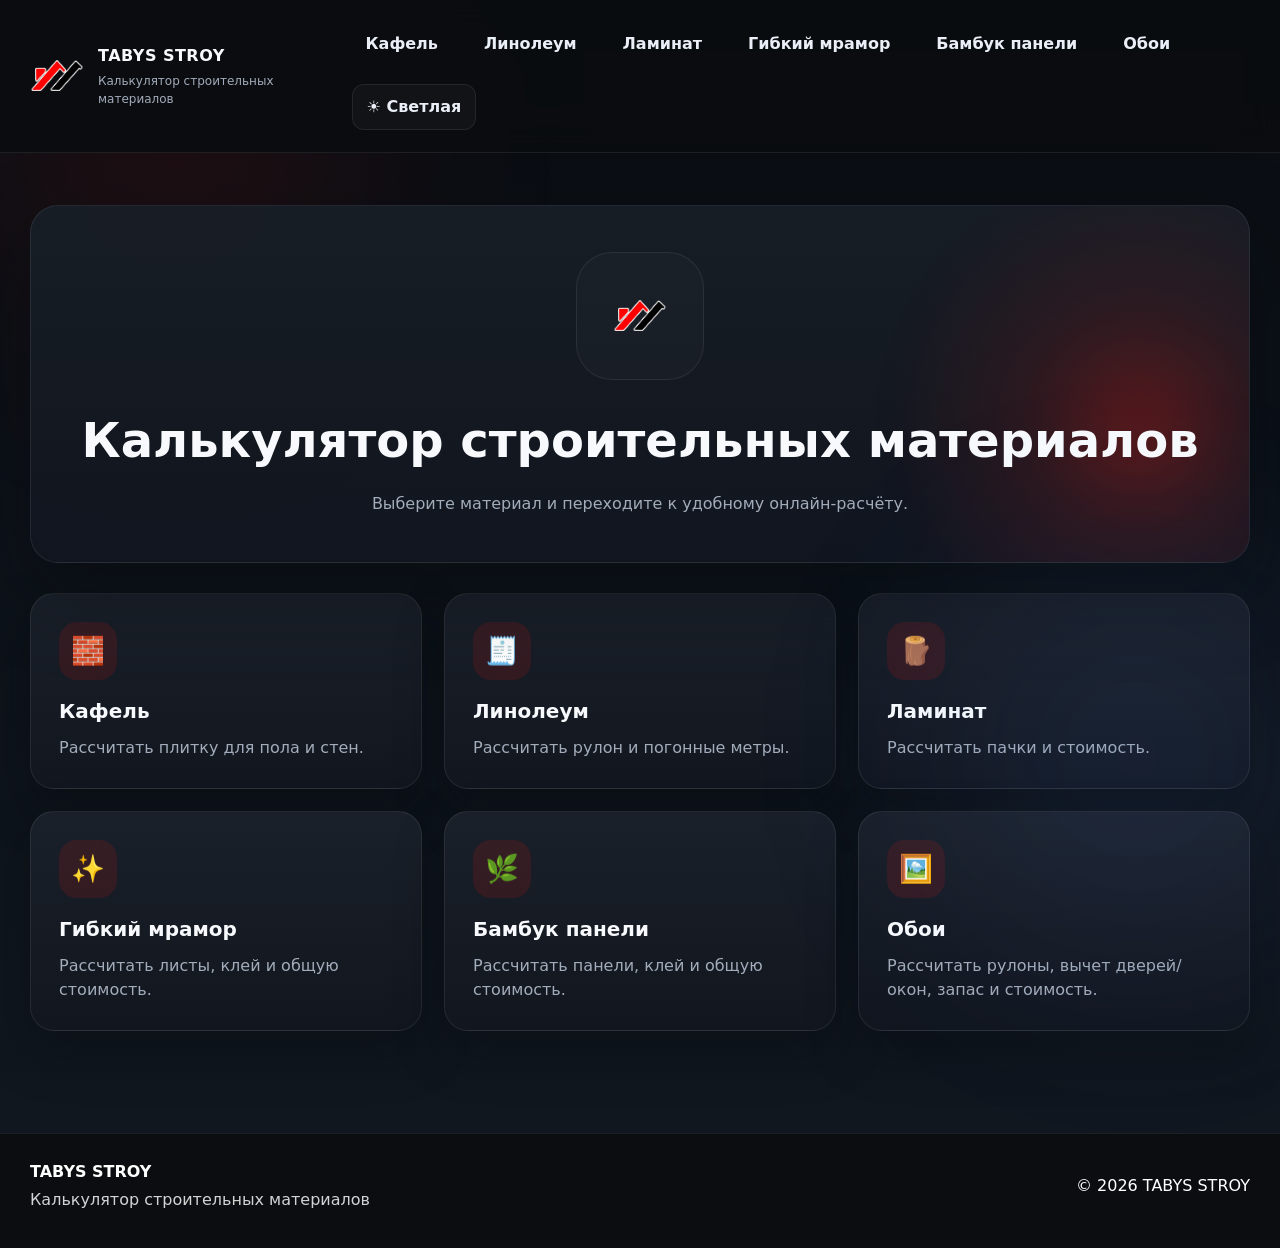
==== commit a2a0345d: "10" ====
--- a/index.html
+++ b/index.html
@@ -5,7 +5,12 @@
   <meta name="viewport" content="width=device-width, initial-scale=1.0" />
   <title>TABYS STROY — Калькулятор строительных материалов</title>
   <link rel="icon" href="logo.png" type="image/png" />
+  <link rel="apple-touch-icon" href="logo.png" />
+  <link rel="apple-touch-icon" sizes="180x180" href="logo.png" />
+  <link rel="manifest" href="site.webmanifest" />
   <meta name="theme-color" content="#ffffff" />
+  <meta name="apple-mobile-web-app-capable" content="yes" />
+  <meta name="apple-mobile-web-app-status-bar-style" content="default" />
   <link rel="stylesheet" href="style.css" />
 </head>
 <body>
--- a/style.css
+++ b/style.css
@@ -127,6 +127,47 @@
   background: var(--page-bg);
   color: var(--text);
   line-height: 1.5;
+  position: relative;
+  overflow-x: hidden;
+}
+
+body::before,
+body::after {
+  content: "";
+  position: fixed;
+  width: 38rem;
+  height: 38rem;
+  border-radius: 50%;
+  filter: blur(110px);
+  opacity: 0.42;
+  pointer-events: none;
+  z-index: 0;
+  animation: ambientDrift 20s ease-in-out infinite alternate;
+}
+
+body::before {
+  top: -10rem;
+  left: -8rem;
+  background: radial-gradient(circle, rgba(226, 27, 18, 0.6) 0%, rgba(226, 27, 18, 0.18) 25%, rgba(226, 27, 18, 0) 70%);
+}
+
+body::after {
+  right: -10rem;
+  bottom: -10rem;
+  background: radial-gradient(circle, rgba(92, 145, 255, 0.52) 0%, rgba(92, 145, 255, 0.16) 25%, rgba(92, 145, 255, 0) 72%);
+  animation-delay: 5s;
+}
+
+@keyframes ambientDrift {
+  0% {
+    transform: translate3d(0, 0, 0) scale(1);
+  }
+  50% {
+    transform: translate3d(36px, 24px, 0) scale(1.18);
+  }
+  100% {
+    transform: translate3d(-20px, 30px, 0) scale(0.96);
+  }
 }
 
 img {
@@ -298,6 +339,8 @@
 }
 
 .hero-card {
+  position: relative;
+  overflow: hidden;
   background: var(--panel-bg);
   border: 1px solid var(--line);
   border-radius: 28px;
@@ -305,6 +348,31 @@
   box-shadow: 0 30px 80px var(--shadow);
   margin-bottom: 30px;
   text-align: center;
+  isolation: isolate;
+}
+
+.hero-card::before {
+  content: "";
+  position: absolute;
+  inset: -10% -12% auto auto;
+  width: 32rem;
+  height: 32rem;
+  border-radius: 50%;
+  background: radial-gradient(circle, rgba(226, 27, 18, 0.36) 0%, rgba(226, 27, 18, 0.12) 30%, rgba(226, 27, 18, 0) 68%);
+  filter: blur(22px);
+  animation: pulseGlow 12s ease-in-out infinite alternate;
+  z-index: -1;
+}
+
+@keyframes pulseGlow {
+  0% {
+    transform: scale(0.9) translate3d(0, 0, 0);
+    opacity: 0.72;
+  }
+  100% {
+    transform: scale(1.14) translate3d(22px, 16px, 0);
+    opacity: 1;
+  }
 }
 
 .hero-logo {
@@ -350,6 +418,24 @@
   box-shadow: 0 22px 48px var(--shadow);
   transition: transform 0.25s ease, border-color 0.25s ease, box-shadow 0.25s ease;
   border: 1px solid var(--line);
+  animation: floatCard 7s ease-in-out infinite alternate;
+}
+
+.material-card:nth-child(even) {
+  animation-delay: 0.5s;
+}
+
+.material-card:nth-child(3n) {
+  animation-delay: 1s;
+}
+
+@keyframes floatCard {
+  0% {
+    transform: translateY(0px);
+  }
+  100% {
+    transform: translateY(-5px);
+  }
 }
 
 .material-card:hover,
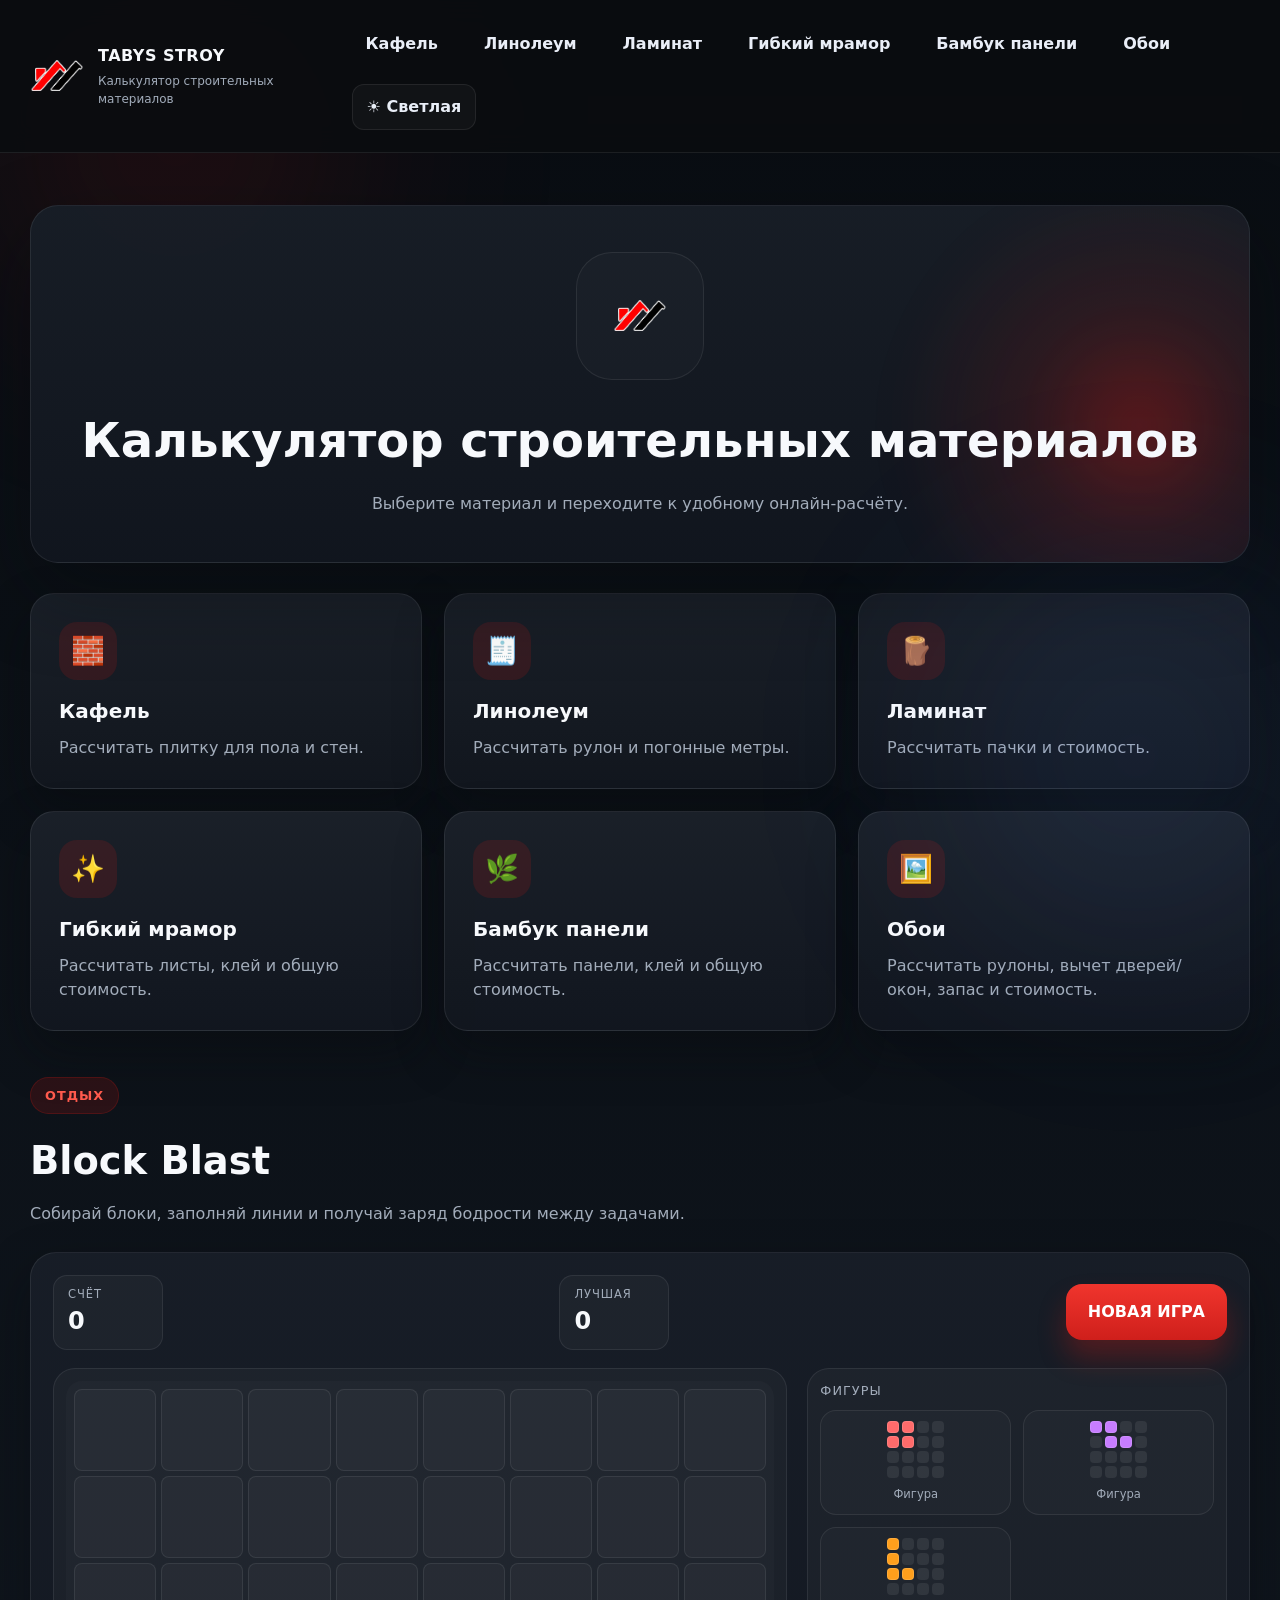
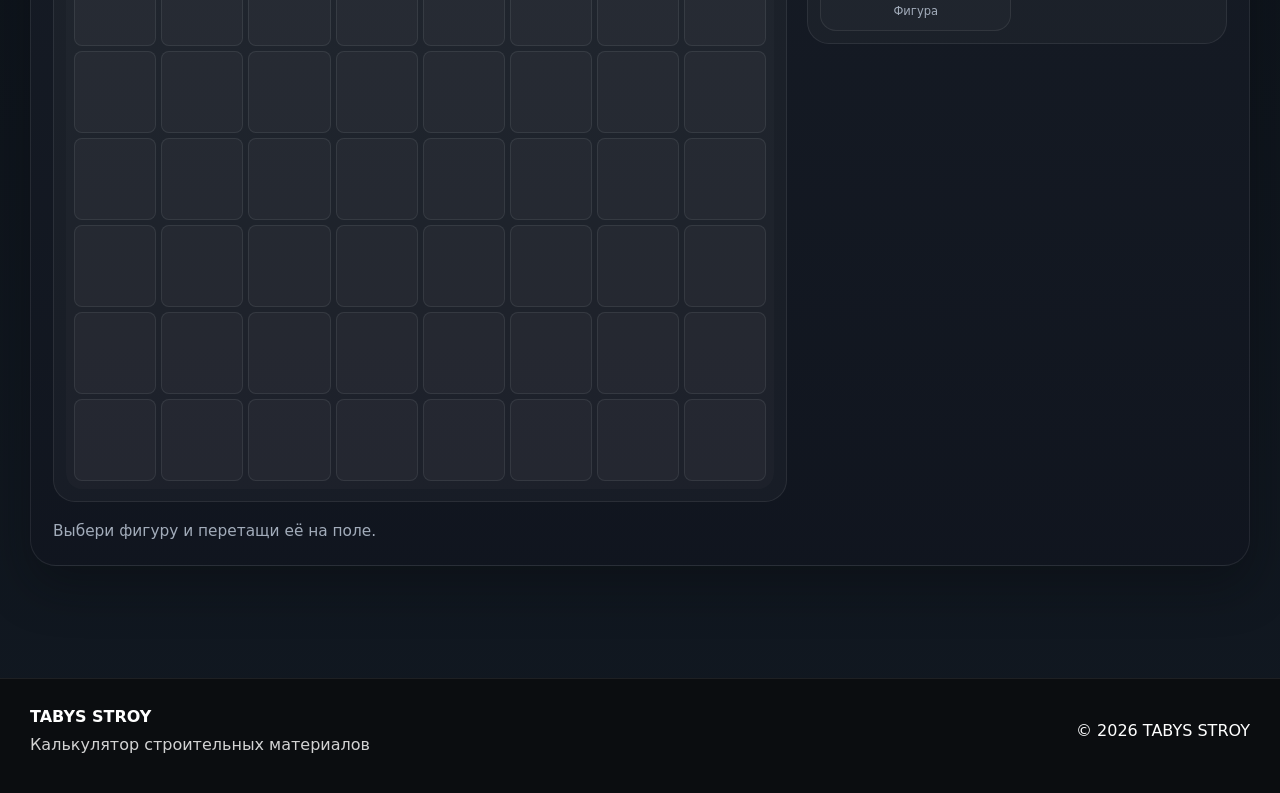
==== commit 6d791744: "11" ====
--- a/index.html
+++ b/index.html
@@ -85,6 +85,41 @@
         <p>Рассчитать рулоны, вычет дверей/окон, запас и стоимость.</p>
       </a>
     </div>
+
+    <section class="game-section" aria-label="Мини-игра для отдыха">
+      <div class="section-header game-header">
+        <span class="section-tag">Отдых</span>
+        <h2>Block Blast</h2>
+        <p>Собирай блоки, заполняй линии и получай заряд бодрости между задачами.</p>
+      </div>
+
+      <div class="block-game-panel">
+        <div class="block-game-topbar">
+          <div class="game-stat">
+            <span>Счёт</span>
+            <strong id="blockGameScore">0</strong>
+          </div>
+          <div class="game-stat">
+            <span>Лучшая</span>
+            <strong id="blockGameBest">0</strong>
+          </div>
+          <button id="blockGameStart" class="button button-primary game-button" type="button">НОВАЯ ИГРА</button>
+        </div>
+
+        <div class="block-game-layout">
+          <div class="block-board-wrap">
+            <div id="blockBoard" class="block-board" aria-label="Игровое поле"></div>
+          </div>
+
+          <div class="block-tray-wrap">
+            <div class="tray-title">Фигуры</div>
+            <div id="blockTray" class="block-tray" aria-label="Трек фигур"></div>
+          </div>
+        </div>
+
+        <p id="blockGameStatus" class="block-game-status">Выбери фигуру и поставь её на поле.</p>
+      </div>
+    </section>
   </main>
 
   <footer class="site-footer">
--- a/style.css
+++ b/style.css
@@ -467,6 +467,197 @@
   color: var(--muted);
 }
 
+.game-section {
+  margin: 32px 0 56px;
+}
+
+.game-header {
+  margin-bottom: 18px;
+}
+
+.block-game-panel {
+  background: var(--panel-bg);
+  border: 1px solid var(--line);
+  border-radius: 26px;
+  padding: 22px;
+  box-shadow: 0 20px 48px var(--shadow);
+}
+
+.block-game-topbar {
+  display: flex;
+  align-items: center;
+  justify-content: space-between;
+  gap: 18px;
+  margin-bottom: 18px;
+  flex-wrap: wrap;
+}
+
+.game-stat {
+  min-width: 110px;
+  background: var(--surface);
+  border: 1px solid var(--line);
+  border-radius: 14px;
+  padding: 10px 14px;
+}
+
+.game-stat span {
+  display: block;
+  font-size: 0.72rem;
+  color: var(--muted);
+  text-transform: uppercase;
+  letter-spacing: 0.08em;
+}
+
+.game-stat strong {
+  font-size: 1.5rem;
+  color: var(--heading-color);
+}
+
+.game-button {
+  min-width: 150px;
+}
+
+.block-game-layout {
+  display: grid;
+  grid-template-columns: minmax(0, 1.4fr) minmax(180px, 0.8fr);
+  gap: 20px;
+  align-items: start;
+}
+
+.block-board-wrap,
+.block-tray-wrap {
+  background: var(--surface);
+  border: 1px solid var(--line);
+  border-radius: 22px;
+  padding: 12px;
+}
+
+.block-board {
+  display: grid;
+  grid-template-columns: repeat(8, minmax(0, 1fr));
+  gap: 5px;
+  background: rgba(255, 255, 255, 0.02);
+  border-radius: 16px;
+  padding: 8px;
+  aspect-ratio: 1;
+}
+
+.board-cell {
+  background: rgba(255, 255, 255, 0.03);
+  border: 1px solid var(--line);
+  border-radius: 8px;
+  min-height: 36px;
+  transition: transform 0.15s ease, border-color 0.15s ease, opacity 0.15s ease;
+  touch-action: none;
+}
+
+.board-cell.filled {
+  border-color: rgba(255,255,255,0.12);
+  box-shadow: inset 0 0 0 1px rgba(255,255,255,0.08);
+}
+
+.board-cell.preview {
+  border-style: dashed;
+  border-color: rgba(255,255,255,0.38);
+  box-shadow: inset 0 0 0 1px rgba(255,255,255,0.18);
+}
+
+.board-cell.burst {
+  animation: cellBurst 0.28s ease-out forwards;
+  box-shadow: 0 0 0 2px rgba(255,255,255,0.15), 0 0 18px rgba(255, 214, 102, 0.75);
+}
+
+@keyframes cellBurst {
+  0% {
+    transform: scale(0.82);
+    filter: brightness(1.2);
+    opacity: 0.4;
+  }
+  35% {
+    transform: scale(1.18);
+    filter: brightness(1.7);
+    opacity: 1;
+  }
+  100% {
+    transform: scale(1);
+    filter: brightness(1);
+    opacity: 1;
+  }
+}
+
+.board-cell:hover,
+.board-cell:focus-visible {
+  border-color: rgba(226, 27, 18, 0.4);
+  transform: translateY(-1px);
+}
+
+.block-tray {
+  display: grid;
+  grid-template-columns: repeat(2, minmax(0, 1fr));
+  gap: 12px;
+}
+
+.tray-title {
+  margin: 0 0 10px;
+  color: var(--muted);
+  font-size: 0.8rem;
+  text-transform: uppercase;
+  letter-spacing: 0.08em;
+}
+
+.block-piece {
+  border: 1px solid var(--line);
+  background: rgba(255,255,255,0.02);
+  border-radius: 16px;
+  padding: 10px;
+  cursor: grab;
+  transition: transform 0.18s ease, border-color 0.18s ease, box-shadow 0.18s ease;
+  touch-action: none;
+}
+
+.block-piece:hover,
+.block-piece:focus-visible,
+.block-piece.selected {
+  border-color: rgba(226, 27, 18, 0.45);
+  box-shadow: 0 12px 22px rgba(226, 27, 18, 0.14);
+  transform: translateY(-2px);
+}
+
+.block-piece:active {
+  cursor: grabbing;
+}
+
+.piece-grid {
+  display: grid;
+  grid-template-columns: repeat(4, 12px);
+  gap: 3px;
+  justify-content: center;
+  margin-bottom: 8px;
+}
+
+.piece-cell {
+  width: 12px;
+  height: 12px;
+  border-radius: 4px;
+  background: rgba(255,255,255,0.08);
+}
+
+.piece-cell.filled {
+  box-shadow: inset 0 0 0 1px rgba(255,255,255,0.12);
+}
+
+.block-piece-label {
+  text-align: center;
+  font-size: 0.72rem;
+  color: var(--muted);
+}
+
+.block-game-status {
+  margin: 18px 0 0;
+  color: var(--muted);
+  font-size: 0.96rem;
+}
+
 .section-header {
   margin: 36px 0 26px;
 }
